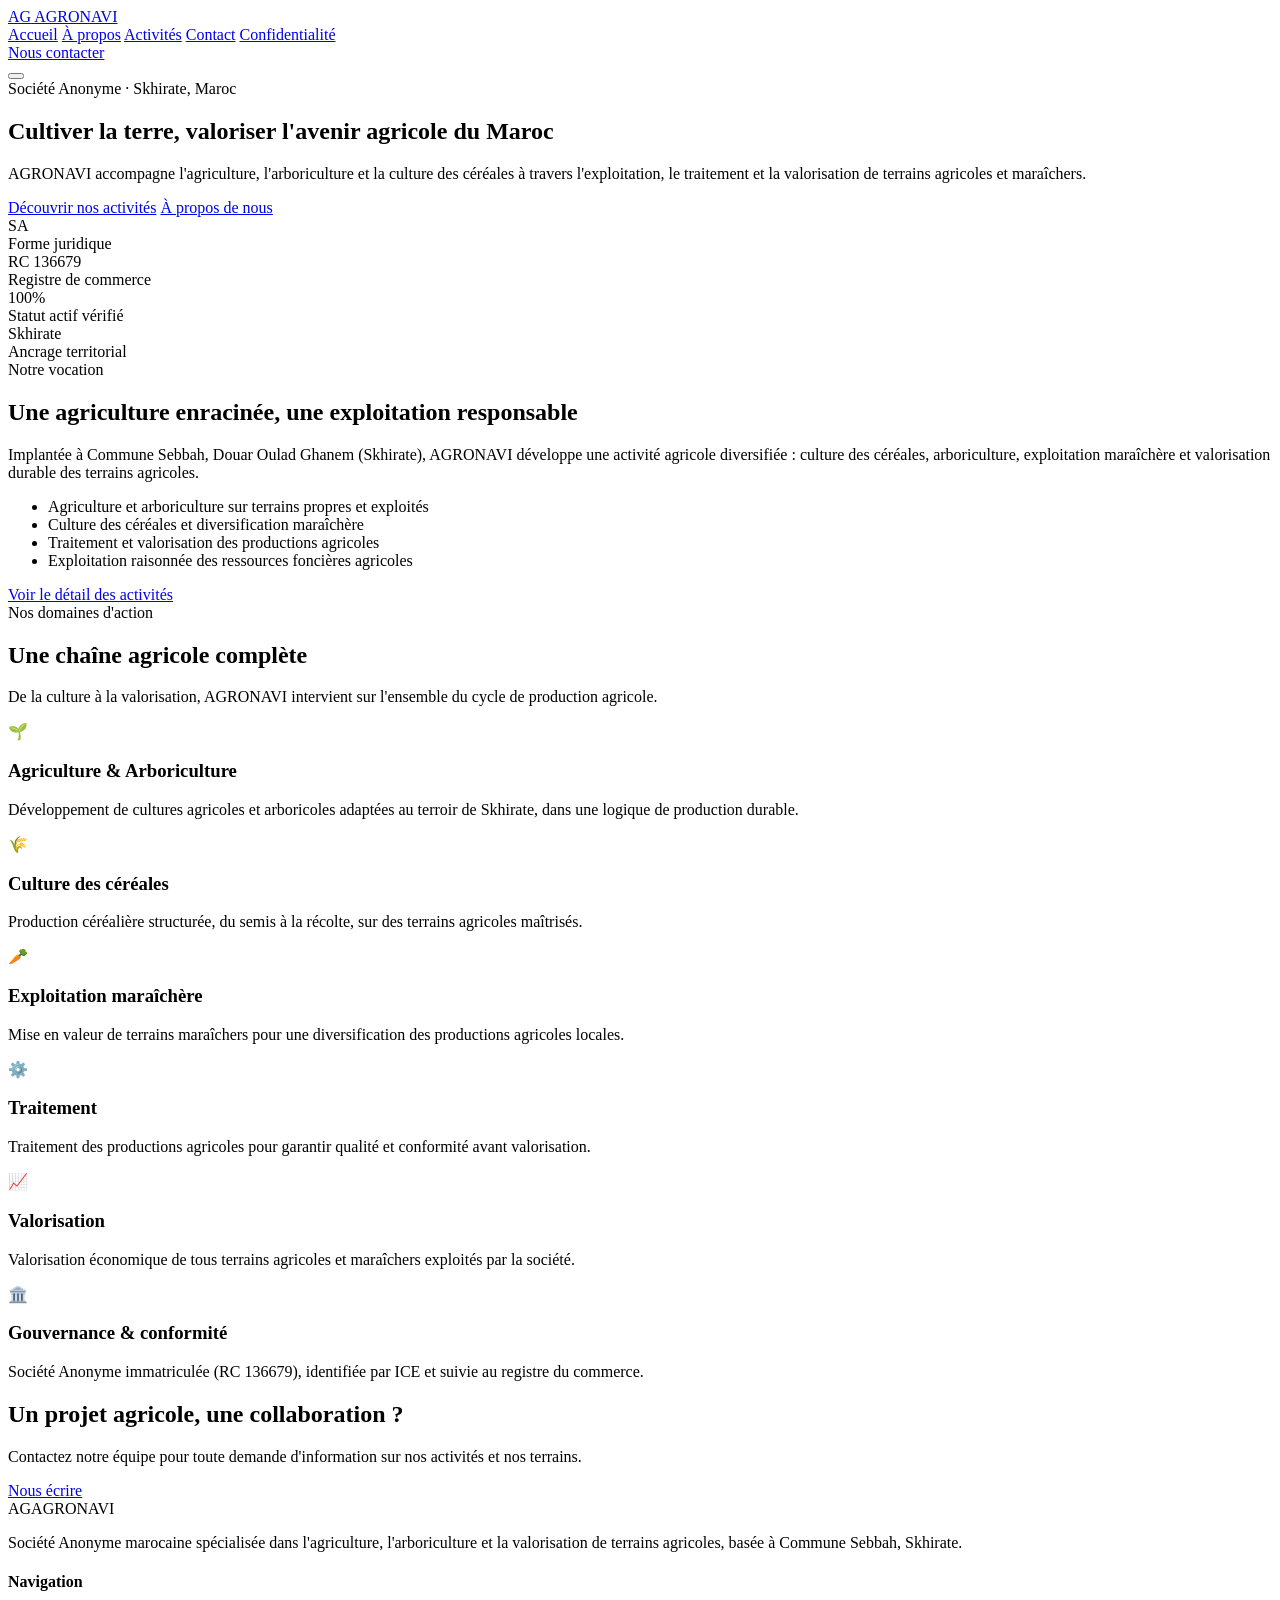
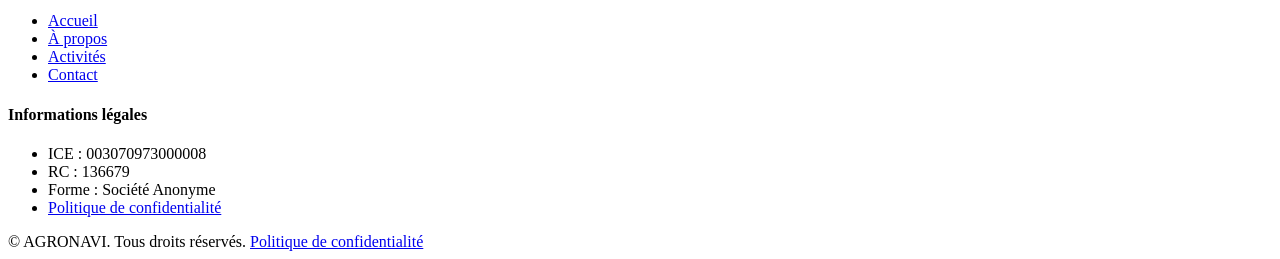
==== index.html @ a92ab6f6 "Add files via upload" ====
<!doctype html>
<html lang="fr">
<head>
<meta charset="UTF-8" />
<meta name="viewport" content="width=device-width, initial-scale=1.0" />
<title>AGRONAVI — Agriculture &amp; Arboriculture au Maroc</title>
<meta name="description" content="AGRONAVI, société anonyme marocaine spécialisée dans l'agriculture, l'arboriculture et la valorisation de terrains agricoles et maraîchers à Skhirate." />
<link rel="icon" href="data:image/svg+xml,<svg xmlns=%22http://www.w3.org/2000/svg%22 viewBox=%220 0 100 100%22><text y=%22.9em%22 font-size=%2290%22>🌾</text></svg>" />
<link rel="stylesheet" href="assets/styles.css" />
</head>
<body>

<header class="site-header">
  <div class="container nav">
    <a href="index.html" class="brand">
      <span class="brand-mark">AG</span>
      AGRONAVI
    </a>
    <nav class="nav-links">
      <a href="index.html" class="active">Accueil</a>
      <a href="about.html">À propos</a>
      <a href="services.html">Activités</a>
      <a href="contact.html">Contact</a>
      <a href="privacy.html">Confidentialité</a>
    </nav>
    <div class="nav-cta">
      <a href="contact.html" class="btn btn-outline-dark">Nous contacter</a>
    </div>
    <button class="nav-toggle" aria-label="Menu">
      <span></span><span></span><span></span>
    </button>
  </div>
</header>

<section class="hero">
  <div class="hero-pattern"></div>
  <div class="container hero-inner">
    <span class="eyebrow">Société Anonyme · Skhirate, Maroc</span>
    <h1>Cultiver la terre, valoriser l'avenir agricole du Maroc</h1>
    <p class="lead">AGRONAVI accompagne l'agriculture, l'arboriculture et la culture des céréales à travers l'exploitation, le traitement et la valorisation de terrains agricoles et maraîchers.</p>
    <div class="hero-actions">
      <a href="services.html" class="btn btn-primary">Découvrir nos activités</a>
      <a href="about.html" class="btn btn-outline">À propos de nous</a>
    </div>
  </div>
  <div class="container">
    <div class="hero-stats">
      <div>
        <div class="stat-num">SA</div>
        <div class="stat-label">Forme juridique</div>
      </div>
      <div>
        <div class="stat-num">RC 136679</div>
        <div class="stat-label">Registre de commerce</div>
      </div>
      <div>
        <div class="stat-num">100%</div>
        <div class="stat-label">Statut actif vérifié</div>
      </div>
      <div>
        <div class="stat-num">Skhirate</div>
        <div class="stat-label">Ancrage territorial</div>
      </div>
    </div>
  </div>
</section>

<section>
  <div class="container grid-2">
    <div>
      <span class="eyebrow">Notre vocation</span>
      <h2>Une agriculture enracinée, une exploitation responsable</h2>
      <p>Implantée à Commune Sebbah, Douar Oulad Ghanem (Skhirate), AGRONAVI développe une activité agricole diversifiée : culture des céréales, arboriculture, exploitation maraîchère et valorisation durable des terrains agricoles.</p>
      <ul class="list-check">
        <li>Agriculture et arboriculture sur terrains propres et exploités</li>
        <li>Culture des céréales et diversification maraîchère</li>
        <li>Traitement et valorisation des productions agricoles</li>
        <li>Exploitation raisonnée des ressources foncières agricoles</li>
      </ul>
      <a href="services.html" class="btn btn-primary" style="margin-top:8px;">Voir le détail des activités</a>
    </div>
    <div class="field-graphic">
      <div class="sun"></div>
      <div class="rows"></div>
    </div>
  </div>
</section>

<section class="section-alt">
  <div class="container">
    <div class="section-head">
      <span class="eyebrow">Nos domaines d'action</span>
      <h2>Une chaîne agricole complète</h2>
      <p>De la culture à la valorisation, AGRONAVI intervient sur l'ensemble du cycle de production agricole.</p>
    </div>
    <div class="grid-3">
      <div class="card">
        <div class="card-icon">🌱</div>
        <h3>Agriculture &amp; Arboriculture</h3>
        <p>Développement de cultures agricoles et arboricoles adaptées au terroir de Skhirate, dans une logique de production durable.</p>
      </div>
      <div class="card">
        <div class="card-icon">🌾</div>
        <h3>Culture des céréales</h3>
        <p>Production céréalière structurée, du semis à la récolte, sur des terrains agricoles maîtrisés.</p>
      </div>
      <div class="card">
        <div class="card-icon">🥕</div>
        <h3>Exploitation maraîchère</h3>
        <p>Mise en valeur de terrains maraîchers pour une diversification des productions agricoles locales.</p>
      </div>
      <div class="card">
        <div class="card-icon">⚙️</div>
        <h3>Traitement</h3>
        <p>Traitement des productions agricoles pour garantir qualité et conformité avant valorisation.</p>
      </div>
      <div class="card">
        <div class="card-icon">📈</div>
        <h3>Valorisation</h3>
        <p>Valorisation économique de tous terrains agricoles et maraîchers exploités par la société.</p>
      </div>
      <div class="card">
        <div class="card-icon">🏛️</div>
        <h3>Gouvernance &amp; conformité</h3>
        <p>Société Anonyme immatriculée (RC 136679), identifiée par ICE et suivie au registre du commerce.</p>
      </div>
    </div>
  </div>
</section>

<section>
  <div class="container">
    <div class="cta-band">
      <div>
        <h2>Un projet agricole, une collaboration ?</h2>
        <p>Contactez notre équipe pour toute demande d'information sur nos activités et nos terrains.</p>
      </div>
      <a href="contact.html" class="btn btn-outline">Nous écrire</a>
    </div>
  </div>
</section>

<footer class="site-footer">
  <div class="container">
    <div class="footer-grid">
      <div>
        <div class="footer-brand"><span class="brand-mark">AG</span><span>AGRONAVI</span></div>
        <p>Société Anonyme marocaine spécialisée dans l'agriculture, l'arboriculture et la valorisation de terrains agricoles, basée à Commune Sebbah, Skhirate.</p>
      </div>
      <div>
        <h4>Navigation</h4>
        <ul class="footer-links">
          <li><a href="index.html">Accueil</a></li>
          <li><a href="about.html">À propos</a></li>
          <li><a href="services.html">Activités</a></li>
          <li><a href="contact.html">Contact</a></li>
        </ul>
      </div>
      <div>
        <h4>Informations légales</h4>
        <ul class="footer-links">
          <li>ICE : 003070973000008</li>
          <li>RC : 136679</li>
          <li>Forme : Société Anonyme</li>
          <li><a href="privacy.html">Politique de confidentialité</a></li>
        </ul>
      </div>
    </div>
    <div class="footer-bottom">
      <span>&copy; <span id="year"></span> AGRONAVI. Tous droits réservés.</span>
      <a href="privacy.html">Politique de confidentialité</a>
    </div>
  </div>
</footer>

<script src="assets/script.js"></script>
</body>
</html>
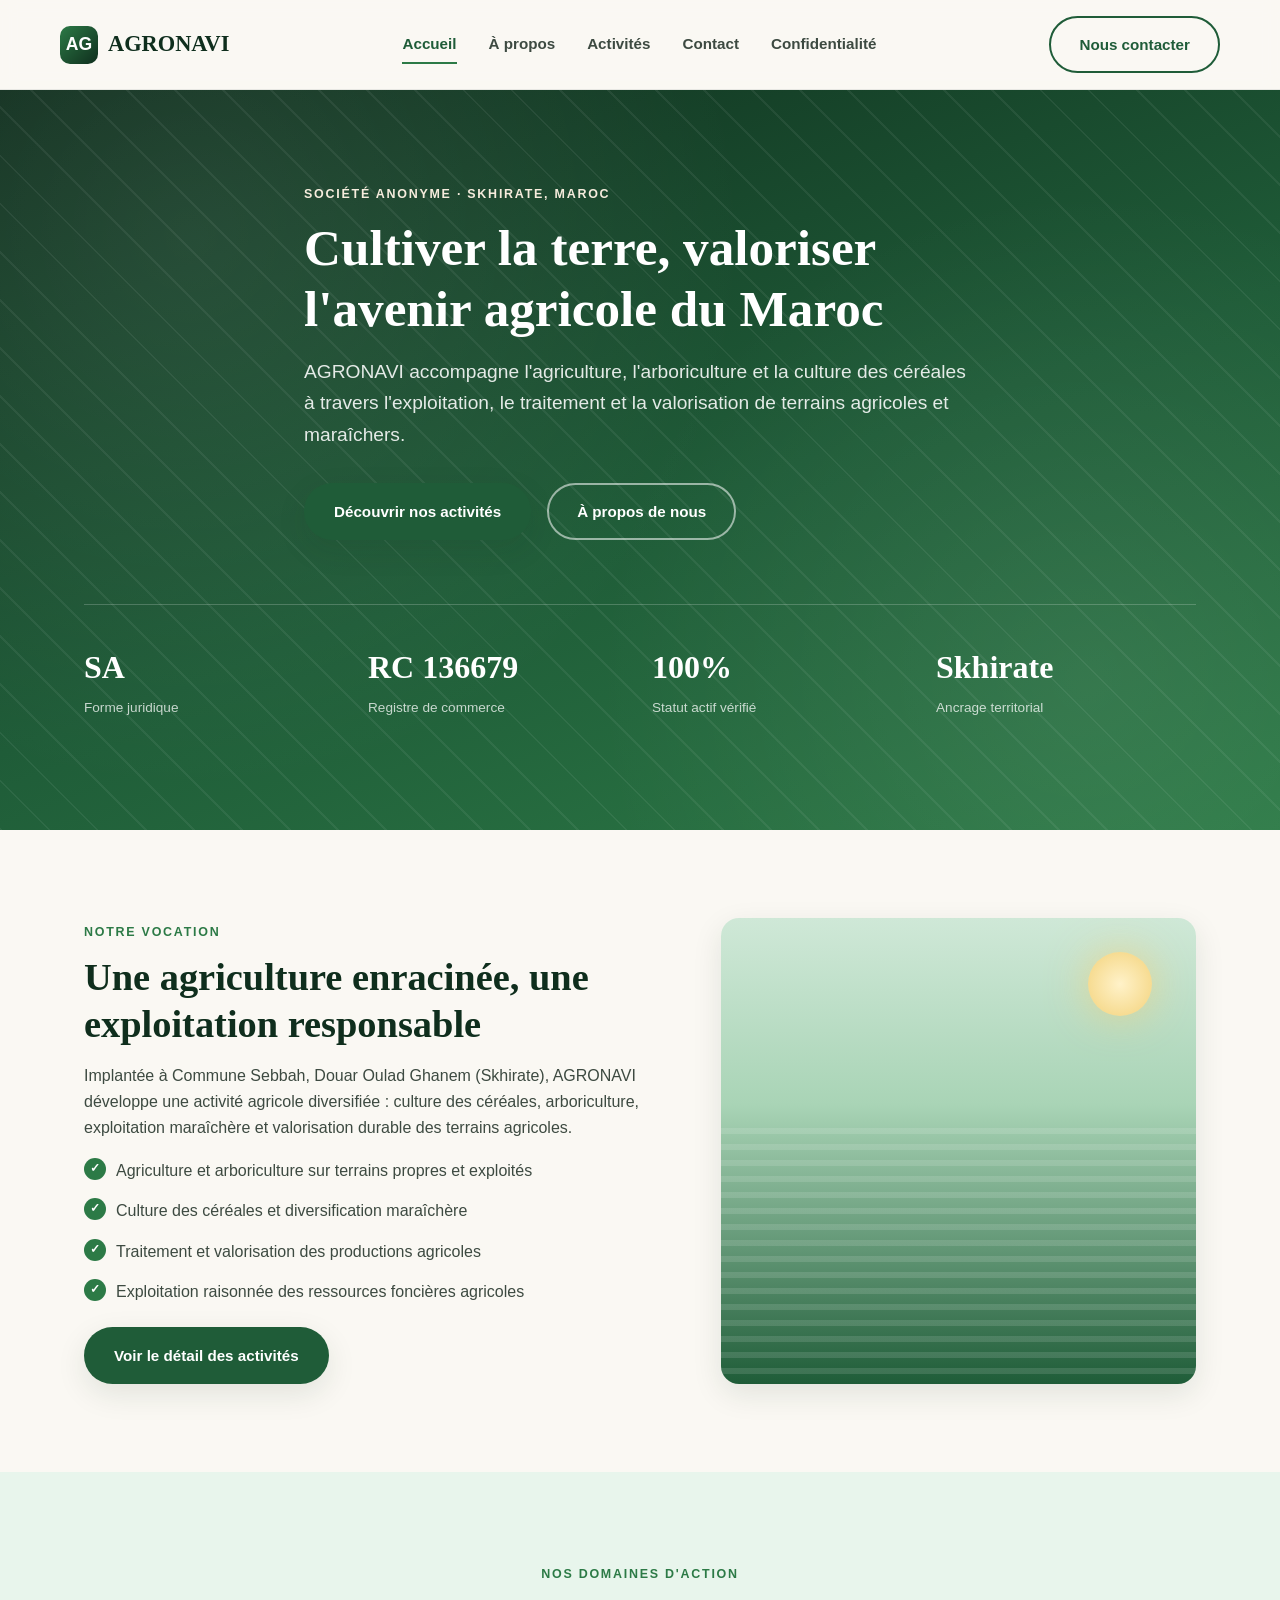
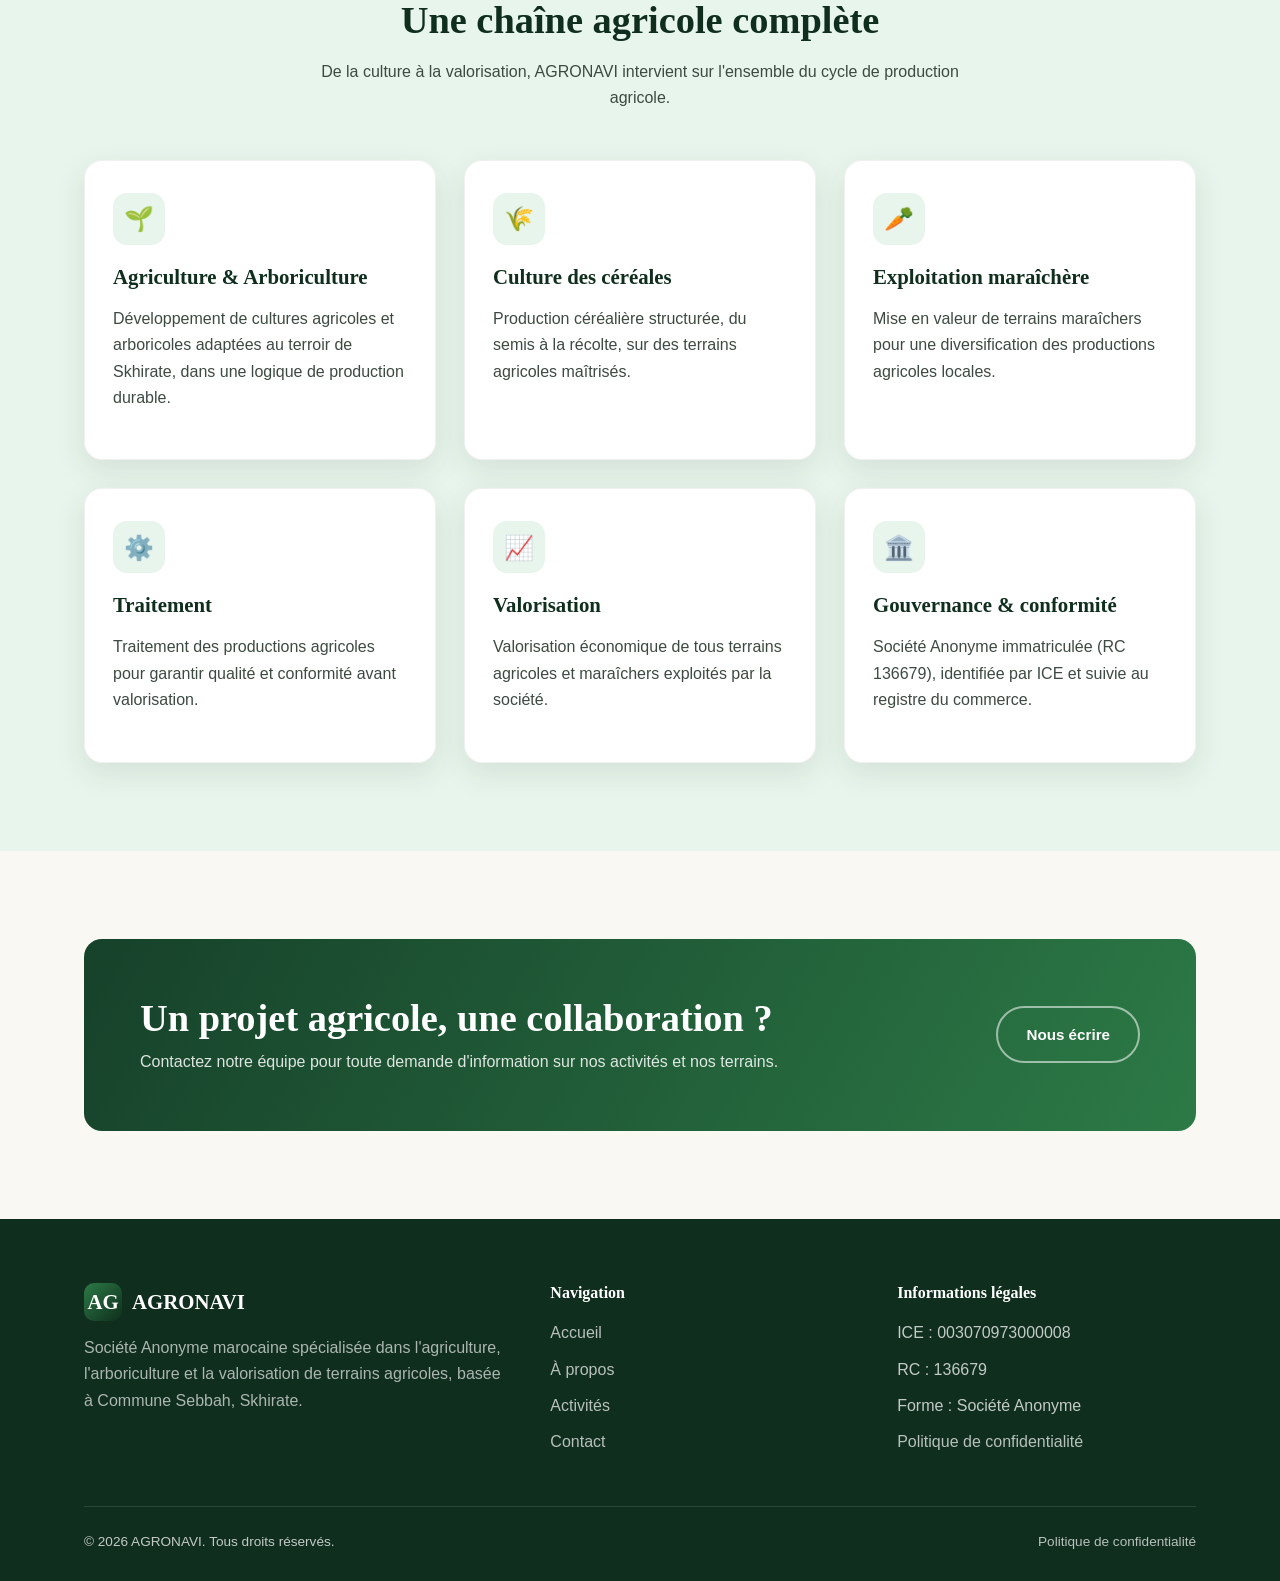
==== commit 723799dd: "Update index.html" ====
--- a/index.html
+++ b/index.html
@@ -6,7 +6,7 @@
 <title>AGRONAVI — Agriculture &amp; Arboriculture au Maroc</title>
 <meta name="description" content="AGRONAVI, société anonyme marocaine spécialisée dans l'agriculture, l'arboriculture et la valorisation de terrains agricoles et maraîchers à Skhirate." />
 <link rel="icon" href="data:image/svg+xml,<svg xmlns=%22http://www.w3.org/2000/svg%22 viewBox=%220 0 100 100%22><text y=%22.9em%22 font-size=%2290%22>🌾</text></svg>" />
-<link rel="stylesheet" href="assets/styles.css" />
+<link rel="stylesheet" href="styles.css" />
 </head>
 <body>
 
@@ -173,6 +173,6 @@
   </div>
 </footer>
 
-<script src="assets/script.js"></script>
+<script src="script.js"></script>
 </body>
 </html>
--- a/styles.css
+++ b/styles.css
@@ -0,0 +1,627 @@
+/* ===== AGRONAVI — Feuille de style principale ===== */
+
+:root {
+  --green-900: #0f2e1d;
+  --green-800: #16412a;
+  --green-700: #1f5c38;
+  --green-600: #2c7a46;
+  --green-500: #3c9a5c;
+  --green-100: #e8f5ec;
+  --earth-500: #b8894a;
+  --earth-100: #f6ecdd;
+  --cream: #faf8f3;
+  --ink-900: #16201a;
+  --ink-700: #3d4a41;
+  --ink-500: #6b776e;
+  --white: #ffffff;
+  --radius-lg: 18px;
+  --radius-md: 12px;
+  --radius-sm: 8px;
+  --shadow-soft: 0 10px 30px rgba(15, 46, 29, 0.10);
+  --shadow-hover: 0 16px 40px rgba(15, 46, 29, 0.16);
+  --container: 1160px;
+  --font-head: "Georgia", "Iowan Old Style", serif;
+  --font-body: -apple-system, BlinkMacSystemFont, "Segoe UI", Roboto, Helvetica, Arial, sans-serif;
+}
+
+* { box-sizing: border-box; }
+
+html { scroll-behavior: smooth; }
+
+body {
+  margin: 0;
+  font-family: var(--font-body);
+  color: var(--ink-900);
+  background: var(--cream);
+  line-height: 1.65;
+  -webkit-font-smoothing: antialiased;
+}
+
+img { max-width: 100%; display: block; }
+
+a { color: inherit; text-decoration: none; }
+
+.container {
+  max-width: var(--container);
+  margin: 0 auto;
+  padding: 0 24px;
+}
+
+h1, h2, h3, h4 {
+  font-family: var(--font-head);
+  color: var(--green-900);
+  line-height: 1.2;
+  margin: 0 0 16px;
+}
+
+h1 { font-size: clamp(2.2rem, 4vw, 3.4rem); }
+h2 { font-size: clamp(1.7rem, 3vw, 2.4rem); }
+h3 { font-size: 1.3rem; }
+
+p { margin: 0 0 16px; color: var(--ink-700); }
+
+.eyebrow {
+  display: inline-block;
+  font-size: 0.78rem;
+  letter-spacing: 0.14em;
+  text-transform: uppercase;
+  color: var(--green-600);
+  font-weight: 700;
+  margin-bottom: 12px;
+}
+
+.lead {
+  font-size: 1.15rem;
+  color: var(--ink-700);
+}
+
+.btn {
+  display: inline-flex;
+  align-items: center;
+  gap: 8px;
+  padding: 14px 28px;
+  border-radius: 999px;
+  font-weight: 600;
+  font-size: 0.95rem;
+  border: 2px solid transparent;
+  cursor: pointer;
+  transition: transform 0.2s ease, box-shadow 0.2s ease, background 0.2s ease;
+}
+
+.btn-primary {
+  background: var(--green-700);
+  color: var(--white);
+  box-shadow: var(--shadow-soft);
+}
+.btn-primary:hover { background: var(--green-600); transform: translateY(-2px); box-shadow: var(--shadow-hover); }
+
+.btn-outline {
+  background: transparent;
+  border-color: rgba(255,255,255,0.55);
+  color: var(--white);
+}
+.btn-outline:hover { background: rgba(255,255,255,0.12); transform: translateY(-2px); }
+
+.btn-outline-dark {
+  background: transparent;
+  border-color: var(--green-700);
+  color: var(--green-700);
+}
+.btn-outline-dark:hover { background: var(--green-100); transform: translateY(-2px); }
+
+/* ===== Header ===== */
+.site-header {
+  position: sticky;
+  top: 0;
+  z-index: 100;
+  background: rgba(250, 248, 243, 0.92);
+  backdrop-filter: blur(8px);
+  border-bottom: 1px solid rgba(15, 46, 29, 0.08);
+}
+
+.nav {
+  display: flex;
+  align-items: center;
+  justify-content: space-between;
+  padding: 16px 0;
+}
+
+.brand {
+  display: flex;
+  align-items: center;
+  gap: 10px;
+  font-family: var(--font-head);
+  font-weight: 700;
+  font-size: 1.4rem;
+  color: var(--green-900);
+}
+
+.brand-mark {
+  width: 38px;
+  height: 38px;
+  border-radius: 10px;
+  background: linear-gradient(135deg, var(--green-600), var(--green-900));
+  display: flex;
+  align-items: center;
+  justify-content: center;
+  color: var(--white);
+  font-family: var(--font-body);
+  font-weight: 800;
+  font-size: 1.1rem;
+}
+
+.nav-links {
+  display: flex;
+  align-items: center;
+  gap: 32px;
+}
+
+.nav-links a {
+  font-weight: 600;
+  font-size: 0.95rem;
+  color: var(--ink-700);
+  padding: 6px 0;
+  border-bottom: 2px solid transparent;
+  transition: color 0.2s ease, border-color 0.2s ease;
+}
+
+.nav-links a:hover,
+.nav-links a.active {
+  color: var(--green-700);
+  border-color: var(--green-600);
+}
+
+.nav-cta {
+  display: flex;
+  align-items: center;
+  gap: 16px;
+}
+
+.nav-toggle {
+  display: none;
+  flex-direction: column;
+  gap: 5px;
+  background: none;
+  border: none;
+  cursor: pointer;
+  padding: 8px;
+}
+.nav-toggle span {
+  width: 24px;
+  height: 2px;
+  background: var(--green-900);
+  border-radius: 2px;
+}
+
+/* ===== Hero ===== */
+.hero {
+  position: relative;
+  padding: 90px 0 110px;
+  background: linear-gradient(160deg, var(--green-900) 0%, var(--green-700) 55%, var(--green-600) 100%);
+  color: var(--white);
+  overflow: hidden;
+}
+
+.hero::before {
+  content: "";
+  position: absolute;
+  inset: 0;
+  background-image:
+    radial-gradient(circle at 15% 20%, rgba(255,255,255,0.08) 0, transparent 45%),
+    radial-gradient(circle at 85% 80%, rgba(255,255,255,0.07) 0, transparent 40%);
+}
+
+.hero-pattern {
+  position: absolute;
+  inset: 0;
+  opacity: 0.12;
+  background-image: repeating-linear-gradient(45deg, rgba(255,255,255,0.5) 0 2px, transparent 2px 34px);
+}
+
+.hero-inner {
+  position: relative;
+  z-index: 1;
+  max-width: 720px;
+}
+
+.hero .eyebrow { color: var(--earth-100); }
+.hero h1 { color: var(--white); }
+.hero .lead { color: rgba(255,255,255,0.88); font-size: 1.2rem; }
+
+.hero-actions {
+  display: flex;
+  gap: 16px;
+  margin-top: 32px;
+  flex-wrap: wrap;
+}
+
+.hero-stats {
+  position: relative;
+  z-index: 1;
+  display: grid;
+  grid-template-columns: repeat(4, 1fr);
+  gap: 24px;
+  margin-top: 64px;
+  padding-top: 36px;
+  border-top: 1px solid rgba(255,255,255,0.2);
+}
+
+.stat-num {
+  font-family: var(--font-head);
+  font-size: 2rem;
+  font-weight: 700;
+  color: var(--white);
+}
+.stat-label {
+  font-size: 0.85rem;
+  color: rgba(255,255,255,0.75);
+  margin-top: 4px;
+}
+
+/* ===== Sections ===== */
+section { padding: 88px 0; }
+
+.section-alt { background: var(--green-100); }
+
+.section-head {
+  max-width: 640px;
+  margin: 0 auto 48px;
+  text-align: center;
+}
+.section-head.left { margin: 0 0 48px; text-align: left; }
+
+.grid-2 {
+  display: grid;
+  grid-template-columns: 1.1fr 0.9fr;
+  gap: 56px;
+  align-items: center;
+}
+
+.grid-3 {
+  display: grid;
+  grid-template-columns: repeat(3, 1fr);
+  gap: 28px;
+}
+
+.grid-4 {
+  display: grid;
+  grid-template-columns: repeat(4, 1fr);
+  gap: 24px;
+}
+
+.card {
+  background: var(--white);
+  border-radius: var(--radius-lg);
+  padding: 32px 28px;
+  box-shadow: var(--shadow-soft);
+  transition: transform 0.25s ease, box-shadow 0.25s ease;
+  border: 1px solid rgba(15,46,29,0.06);
+}
+.card:hover { transform: translateY(-6px); box-shadow: var(--shadow-hover); }
+
+.card-icon {
+  width: 52px;
+  height: 52px;
+  border-radius: 14px;
+  background: var(--green-100);
+  color: var(--green-700);
+  display: flex;
+  align-items: center;
+  justify-content: center;
+  font-size: 1.5rem;
+  margin-bottom: 20px;
+}
+
+.image-frame {
+  border-radius: var(--radius-lg);
+  overflow: hidden;
+  box-shadow: var(--shadow-soft);
+  aspect-ratio: 4/3;
+  background: linear-gradient(135deg, var(--earth-100), var(--green-100));
+  position: relative;
+}
+.image-frame::after {
+  content: "🌾";
+  position: absolute;
+  inset: 0;
+  display: flex;
+  align-items: center;
+  justify-content: center;
+  font-size: 5rem;
+  opacity: 0.5;
+}
+
+.field-graphic {
+  border-radius: var(--radius-lg);
+  overflow: hidden;
+  box-shadow: var(--shadow-soft);
+  height: 100%;
+  min-height: 320px;
+  background: linear-gradient(180deg, #cfe8d7 0%, #a9d4b6 40%, var(--green-700) 100%);
+  position: relative;
+}
+.field-graphic .rows {
+  position: absolute;
+  left: 0; right: 0; bottom: 0;
+  height: 55%;
+  background-image: repeating-linear-gradient(180deg, rgba(255,255,255,0.12) 0 6px, transparent 6px 16px);
+}
+.field-graphic .sun {
+  position: absolute;
+  top: 34px; right: 44px;
+  width: 64px; height: 64px;
+  border-radius: 50%;
+  background: radial-gradient(circle, #fff2c9, #f3d27a);
+  box-shadow: 0 0 40px rgba(243, 210, 122, 0.7);
+}
+
+.list-check {
+  list-style: none;
+  margin: 0;
+  padding: 0;
+}
+.list-check li {
+  position: relative;
+  padding-left: 32px;
+  margin-bottom: 14px;
+  color: var(--ink-700);
+}
+.list-check li::before {
+  content: "✓";
+  position: absolute;
+  left: 0;
+  top: 0;
+  width: 22px;
+  height: 22px;
+  border-radius: 50%;
+  background: var(--green-600);
+  color: var(--white);
+  font-size: 0.75rem;
+  display: flex;
+  align-items: center;
+  justify-content: center;
+  font-weight: 700;
+}
+
+.badge-row {
+  display: flex;
+  flex-wrap: wrap;
+  gap: 12px;
+  margin-top: 24px;
+}
+.badge {
+  background: var(--white);
+  border: 1px solid rgba(15,46,29,0.1);
+  padding: 8px 16px;
+  border-radius: 999px;
+  font-size: 0.85rem;
+  font-weight: 600;
+  color: var(--green-800);
+}
+
+.info-table {
+  width: 100%;
+  border-collapse: collapse;
+  background: var(--white);
+  border-radius: var(--radius-lg);
+  overflow: hidden;
+  box-shadow: var(--shadow-soft);
+}
+.info-table tr:not(:last-child) td { border-bottom: 1px solid rgba(15,46,29,0.08); }
+.info-table td {
+  padding: 18px 26px;
+  font-size: 0.98rem;
+}
+.info-table td:first-child {
+  font-weight: 700;
+  color: var(--green-800);
+  width: 38%;
+  background: var(--green-100);
+}
+
+.timeline {
+  border-left: 3px solid var(--green-600);
+  margin-left: 8px;
+  padding-left: 28px;
+}
+.timeline-item { position: relative; padding-bottom: 36px; }
+.timeline-item:last-child { padding-bottom: 0; }
+.timeline-item::before {
+  content: "";
+  position: absolute;
+  left: -35px;
+  top: 4px;
+  width: 14px;
+  height: 14px;
+  border-radius: 50%;
+  background: var(--green-700);
+  border: 3px solid var(--cream);
+}
+
+/* CTA band */
+.cta-band {
+  background: linear-gradient(120deg, var(--green-800), var(--green-600));
+  color: var(--white);
+  border-radius: var(--radius-lg);
+  padding: 56px;
+  display: flex;
+  align-items: center;
+  justify-content: space-between;
+  gap: 32px;
+  flex-wrap: wrap;
+}
+.cta-band h2 { color: var(--white); margin-bottom: 8px; }
+.cta-band p { color: rgba(255,255,255,0.85); margin-bottom: 0; }
+
+/* Contact page */
+.contact-grid {
+  display: grid;
+  grid-template-columns: 1fr 1fr;
+  gap: 48px;
+}
+.contact-item {
+  display: flex;
+  gap: 18px;
+  margin-bottom: 28px;
+}
+.contact-icon {
+  width: 46px;
+  height: 46px;
+  border-radius: 12px;
+  background: var(--green-100);
+  color: var(--green-700);
+  display: flex;
+  align-items: center;
+  justify-content: center;
+  flex-shrink: 0;
+  font-size: 1.2rem;
+}
+.contact-item h3 { margin-bottom: 4px; font-size: 1.05rem; }
+.contact-item p { margin: 0; }
+
+.form-field { margin-bottom: 18px; }
+.form-field label {
+  display: block;
+  font-weight: 600;
+  font-size: 0.9rem;
+  color: var(--green-800);
+  margin-bottom: 6px;
+}
+.form-field input,
+.form-field textarea {
+  width: 100%;
+  padding: 13px 16px;
+  border-radius: var(--radius-sm);
+  border: 1px solid rgba(15,46,29,0.18);
+  font-family: inherit;
+  font-size: 0.95rem;
+  background: var(--white);
+  color: var(--ink-900);
+}
+.form-field input:focus,
+.form-field textarea:focus {
+  outline: none;
+  border-color: var(--green-600);
+  box-shadow: 0 0 0 3px rgba(60, 154, 92, 0.18);
+}
+.form-note {
+  font-size: 0.82rem;
+  color: var(--ink-500);
+  margin-top: 8px;
+}
+
+/* Footer */
+.site-footer {
+  background: var(--green-900);
+  color: rgba(255,255,255,0.75);
+  padding: 64px 0 28px;
+}
+.footer-grid {
+  display: grid;
+  grid-template-columns: 1.4fr 1fr 1fr;
+  gap: 48px;
+  padding-bottom: 40px;
+  border-bottom: 1px solid rgba(255,255,255,0.12);
+}
+.footer-grid h4 {
+  color: var(--white);
+  font-size: 1rem;
+  margin-bottom: 18px;
+}
+.footer-grid p { color: rgba(255,255,255,0.65); }
+.footer-links { list-style: none; padding: 0; margin: 0; }
+.footer-links li { margin-bottom: 10px; }
+.footer-links a { color: rgba(255,255,255,0.7); transition: color 0.2s; }
+.footer-links a:hover { color: var(--white); }
+.footer-brand { display: flex; align-items: center; gap: 10px; margin-bottom: 14px; }
+.footer-brand span {
+  font-family: var(--font-head);
+  font-size: 1.3rem;
+  color: var(--white);
+  font-weight: 700;
+}
+.footer-bottom {
+  display: flex;
+  justify-content: space-between;
+  align-items: center;
+  padding-top: 24px;
+  font-size: 0.85rem;
+  flex-wrap: wrap;
+  gap: 12px;
+}
+.footer-bottom a { color: rgba(255,255,255,0.7); }
+.footer-bottom a:hover { color: var(--white); }
+
+/* Legal / privacy pages */
+.legal-hero {
+  background: linear-gradient(160deg, var(--green-900), var(--green-700));
+  color: var(--white);
+  padding: 64px 0 56px;
+}
+.legal-hero h1 { color: var(--white); margin-bottom: 6px; }
+.legal-hero p { color: rgba(255,255,255,0.8); margin: 0; }
+
+.legal-content {
+  max-width: 820px;
+  margin: 0 auto;
+  padding: 64px 24px;
+}
+.legal-content h2 {
+  margin-top: 44px;
+  font-size: 1.5rem;
+  border-bottom: 2px solid var(--green-100);
+  padding-bottom: 10px;
+}
+.legal-content h2:first-child { margin-top: 0; }
+.legal-content ul { color: var(--ink-700); padding-left: 22px; }
+.legal-content li { margin-bottom: 10px; }
+.toc {
+  background: var(--green-100);
+  border-radius: var(--radius-md);
+  padding: 24px 28px;
+  margin-bottom: 12px;
+}
+.toc a {
+  display: block;
+  padding: 6px 0;
+  color: var(--green-800);
+  font-weight: 600;
+  font-size: 0.92rem;
+}
+.toc a:hover { color: var(--green-600); }
+
+/* Breadcrumb */
+.breadcrumb {
+  font-size: 0.85rem;
+  color: rgba(255,255,255,0.65);
+  margin-bottom: 14px;
+}
+.breadcrumb a { color: rgba(255,255,255,0.85); }
+
+/* Responsive */
+@media (max-width: 900px) {
+  .grid-2, .contact-grid { grid-template-columns: 1fr; }
+  .grid-3, .grid-4 { grid-template-columns: repeat(2, 1fr); }
+  .footer-grid { grid-template-columns: 1fr; gap: 28px; }
+  .hero-stats { grid-template-columns: repeat(2, 1fr); }
+}
+
+@media (max-width: 720px) {
+  .nav-links { display: none; }
+  .nav-toggle { display: flex; }
+  .nav.open .nav-links {
+    display: flex;
+    position: absolute;
+    top: 100%;
+    left: 0;
+    right: 0;
+    background: var(--cream);
+    flex-direction: column;
+    padding: 20px 24px;
+    gap: 18px;
+    box-shadow: var(--shadow-soft);
+  }
+  .grid-3, .grid-4 { grid-template-columns: 1fr; }
+  .cta-band { flex-direction: column; text-align: center; }
+  section { padding: 60px 0; }
+}
